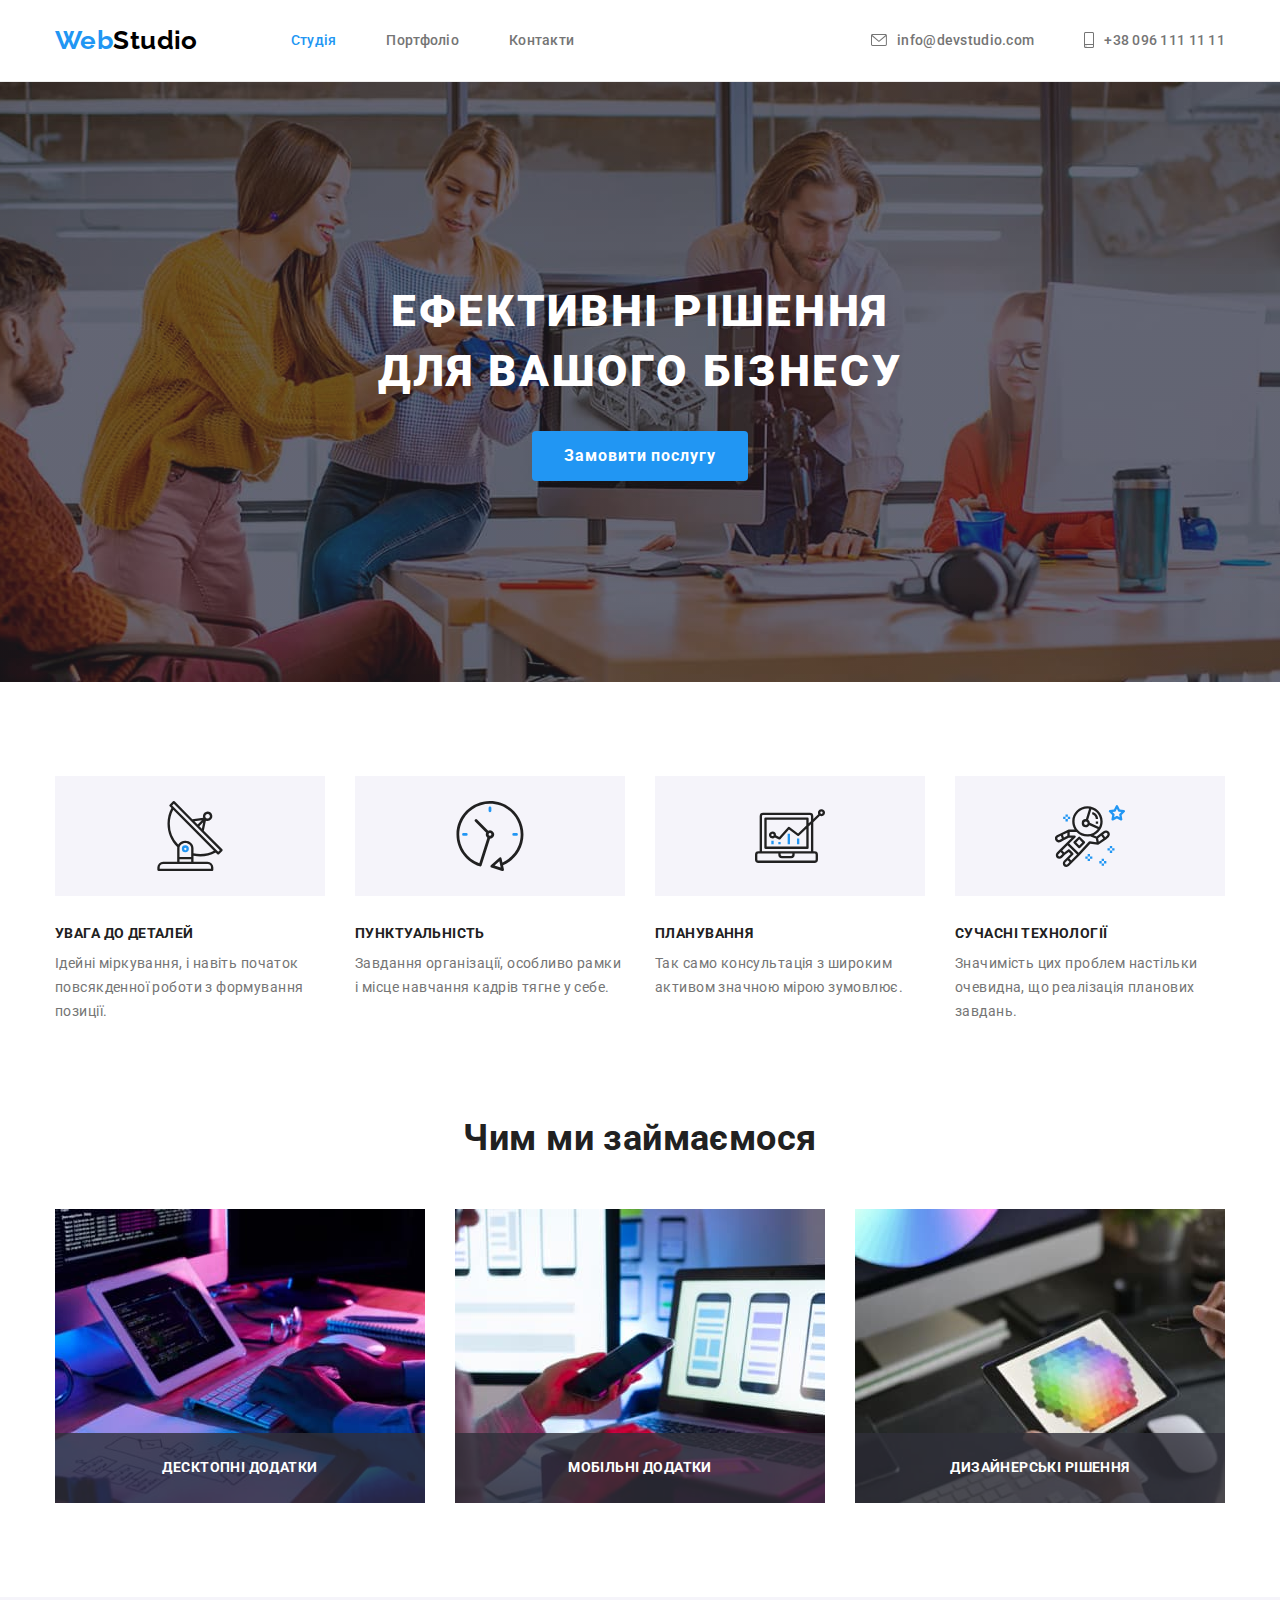
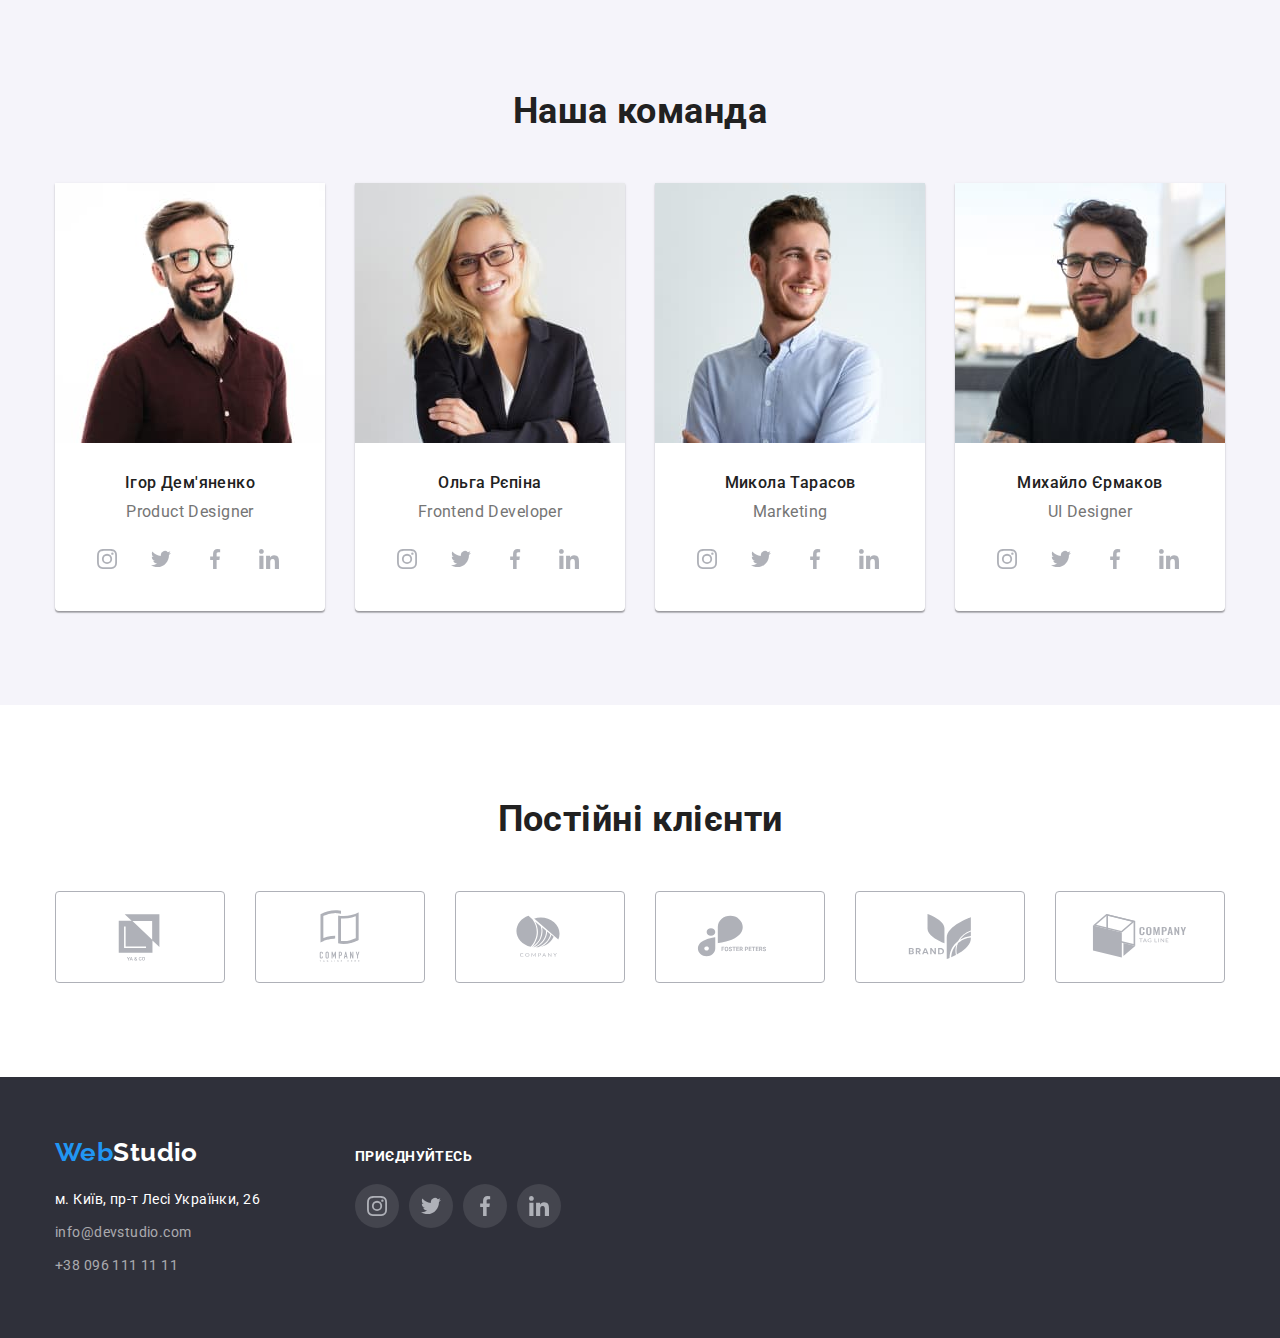
==== index.html @ 28e197c4 "about" ====
<!DOCTYPE html>
<html lang="uk">
  <head>
    <meta charset="UTF-8" >
    <meta http-equiv="X-UA-Compatible" content="IE=edge" >
    <meta name="viewport" content="width=device-width, initial-scale=1.0" >
    <link
      href="https://fonts.googleapis.com/css2?family=Raleway:wght@700&family=Roboto:wght@400;500;700;900&display=swap"
      rel="stylesheet"
    >
    <title>Document</title>
    <link
      rel="stylesheet"
      href="https://cdnjs.cloudflare.com/ajax/libs/modern-normalize/1.1.0/modern-normalize.min.css"
    >
    <link rel="stylesheet" href="./style/style.css" >
  </head>

  <body>
    <header class="head">
      <div class="head-nav container">
        <nav class="navigation">
          <a href="" class="logo"
            ><span class="logo-first">Web</span
            ><span class="logo-second">Studio</span></a>
          <ul class="nav-list">
            <li class="list">
              <a class="nav-link link current" href="./studio.html">Студія</a>
            </li>
            <li class="list">
              <a class="nav-link link" href="./portfolio.html">Портфоліо</a>
            </li>
            <li class="list"><a class="nav-link link" href="">Контакти</a></li>
          </ul>
        </nav>
        <ul class="nav-contacts">
          <li class="list">
            <a class="link icon-link" href="mailto:info@devstudio.com">
              <svg class="icon" width="16" height="12">
                <use href="./image/symbol-defs.svg#icon-envelope"></use>
              </svg>

              <span>info@devstudio.com</span></a>
          </li>

          <li class="list">
            <a class="link icon-link" href="tel:380961111111">
              <svg class="icon icon-smartphone" width="10" height="16">
                <use href="./image/symbol-defs.svg#icon-smartphone"></use>
              </svg>
              <span>+38 096 111 11 11</span></a>
          </li>
        </ul>
      </div>
    </header>

    <main>
      <section class="hero">
        <h1 class="hero-title">Ефективні рішення для вашого бізнесу</h1>
        <button class="button" type="button">Замовити послугу</button>
      </section>

      <section class="features section">
        <div class="container">
          <h2 class="visually-hidden">Наші особливості</h2>

          <ul class="features-list">
            <li class="features-group">
              <div class="icon-wrapper">
              <svg class="icon-features">
                <use href="./image/symbol-defs.svg#icon-antenna"></use>
              </svg></div>
              <h3 class="title">УВАГА ДО ДЕТАЛЕЙ</h3>
              <p class="text">
                Ідейні міркування, і навіть початок повсякденної роботи з
                формування позиції.
              </p>
            </li>

            <li class="features-group">
              <div class="icon-wrapper">
              <svg class="icon-features">
                <use href="./image/symbol-defs.svg#icon-clock"></use>
              </svg></div>
              <h3 class="title">ПУНКТУАЛЬНІСТЬ</h3>
              <p class="text">
                Завдання організації, особливо рамки і місце навчання кадрів
                тягне у себе.
              </p>
            </li>

            <li class="features-group">
              <div class="icon-wrapper">
              <svg class="icon-features">
                <use href="./image/symbol-defs.svg#icon-diagram"></use>
              </svg></div>
              <h3 class="title">ПЛАНУВАННЯ</h3>
              <p class="text">
                Так само консультація з широким активом значною мірою зумовлює.
              </p>
            </li>

            <li class="features-group">
              <div class="icon-wrapper">
              <svg class="icon-features">
                <use href="./image/symbol-defs.svg#icon-astronaut"></use>
              </svg></div>
              <h3 class="title">СУЧАСНІ ТЕХНОЛОГІЇ</h3>
              <p class="text">
                Значимість цих проблем настільки очевидна, що реалізація
                планових завдань.
              </p>
            </li>
          </ul>
        </div>
      </section>

      <section class="about section">
        <div class="container">
          <h2 class="title">Чим ми займаємося</h2>
          <ul class="about-list">
            <li class="about-group">
              <img
                src="./image/box-1.jpg"
                alt="Програміст друкує код"
                width="370">
              <p class="about-label">Десктопні додатки</p>
            </li>
            <li class="about-group">
              <img
                src="./image/box-2.jpg"
                alt="Дизайнер розробляє інтерфейс"
                width="370">
                <p class="about-label">Мобільні додатки</p>
            </li>
            <li class="about-group">
              <img
                src="./image/box-3.jpg"
                alt="Дизайнер підберає палітру"
                width="370">
                <p class="about-label">Дизайнерські рішення</p>
            </li>
          </ul>
        </div>
      </section>

      <section class="team section">
        <div class="container">
          <h2 class="title">Наша команда</h2>

          <ul class="team-list">
            <li class="team-member">
              <img src="./image/img-1.jpg" alt="Ігор Дем'яненко" width="270">
              <div class="team-content">
                <h3 class="name">Ігор Дем'яненко</h3>
                <p class="position">Product Designer</p>
                <ul class="icons-group">
                  <li>
                    <a class="social" href="" target="_blank" rel="nofollow noopener noreferrer" aria-label="instagram">
                      <svg class="social-icon" width="20" height="20">
                        <use href="./image/symbol-defs.svg#icon-instagram"></use>
                      </svg>
                    </a></li>
                    <li>
                    <a class="social" href="" target="_blank" rel="nofollow noopener noreferrer" aria-label="twitter">
                      <svg class="social-icon" width="20" height="20">
                        <use href="./image/symbol-defs.svg#icon-twitter"></use>
                      </svg>
                    </a></li>
                    <li>
                    <a class="social" href="" target="_blank" rel="nofollow noopener noreferrer" aria-label="facebook">
                      <svg class="social-icon" width="20" height="20">
                        <use href="./image/symbol-defs.svg#icon-facebook"></use>
                      </svg>
                    </a></li>
                    <li>
                    <a class="social" href="" target="_blank" rel="nofollow noopener noreferrer" aria-label="linkedin">
                      <svg class="social-icon" width="20" height="20">
                        <use href="./image/symbol-defs.svg#icon-linkedin"></use>
                      </svg>
                    </a></li>
                </ul>
              </div>
              
            </li>

            <li class="team-member">
              <img src="./image/img-2.jpg" alt="Ольга Рєпіна" width="270">
              <div class="team-content">
                <h3 class="name">Ольга Рєпіна</h3>
                <p class="position">Frontend Developer</p>
                <ul class="icons-group">
                  <li>
                    <a class="social" href="" target="_blank" rel="nofollow noopener noreferrer" aria-label="instagram">
                      <svg class="social-icon" width="20" height="20">
                        <use href="./image/symbol-defs.svg#icon-instagram"></use>
                      </svg>
                    </a></li>
                    <li>
                    <a class="social" href="" target="_blank" rel="nofollow noopener noreferrer" aria-label="twitter">
                      <svg class="social-icon" width="20" height="20">
                        <use href="./image/symbol-defs.svg#icon-twitter"></use>
                      </svg>
                    </a></li>
                    <li>
                    <a class="social" href="" target="_blank" rel="nofollow noopener noreferrer" aria-label="facebook">
                      <svg class="social-icon" width="20" height="20">
                        <use href="./image/symbol-defs.svg#icon-facebook"></use>
                      </svg>
                    </a></li>
                    <li>
                    <a class="social" href="" target="_blank" rel="nofollow noopener noreferrer" aria-label="linkedin">
                      <svg class="social-icon" width="20" height="20">
                        <use href="./image/symbol-defs.svg#icon-linkedin"></use>
                      </svg>
                    </a></li>
                </ul>
              </div>
              
            </li>

            <li class="team-member">
              <img src="./image/img-3.jpg" alt="Микола Тарасов" width="270">
              <div class="team-content">
                <h3 class="name">Микола Тарасов</h3>
                <p class="position">Marketing</p>
                <ul class="icons-group">
                  <li>
                    <a class="social" href="" target="_blank" rel="nofollow noopener noreferrer" aria-label="instagram">
                      <svg class="social-icon" width="20" height="20">
                        <use href="./image/symbol-defs.svg#icon-instagram"></use>
                      </svg>
                    </a></li>
                    <li>
                    <a class="social" href="" target="_blank" rel="nofollow noopener noreferrer" aria-label="twitter">
                      <svg class="social-icon" width="20" height="20">
                        <use href="./image/symbol-defs.svg#icon-twitter"></use>
                      </svg>
                    </a></li>
                    <li>
                    <a class="social" href="" target="_blank" rel="nofollow noopener noreferrer" aria-label="facebook">
                      <svg class="social-icon" width="20" height="20">
                        <use href="./image/symbol-defs.svg#icon-facebook"></use>
                      </svg>
                    </a></li>
                    <li>
                    <a class="social" href="" target="_blank" rel="nofollow noopener noreferrer" aria-label="linkedin">
                      <svg class="social-icon" width="20" height="20">
                        <use href="./image/symbol-defs.svg#icon-linkedin"></use>
                      </svg>
                    </a></li>
                </ul>
              </div>
              
            </li>

            <li class="team-member">
              <img src="./image/img-4.jpg" alt="Михайло Єрмаков" width="270">
              <div class="team-content">
                <h3 class="name">Михайло Єрмаков</h3>
                <p class="position">UI Designer</p>
                <ul class="icons-group">
                  <li>
                    <a class="social" href="" target="_blank" rel="nofollow noopener noreferrer" aria-label="instagram">
                      <svg class="social-icon" width="20" height="20">
                        <use href="./image/symbol-defs.svg#icon-instagram"></use>
                      </svg>
                    </a></li>
                    <li>
                    <a class="social" href="" target="_blank" rel="nofollow noopener noreferrer" aria-label="twitter">
                      <svg class="social-icon" width="20" height="20">
                        <use href="./image/symbol-defs.svg#icon-twitter"></use>
                      </svg>
                    </a></li>
                    <li>
                    <a class="social" href="" target="_blank" rel="nofollow noopener noreferrer" aria-label="facebook">
                      <svg class="social-icon" width="20" height="20">
                        <use href="./image/symbol-defs.svg#icon-facebook"></use>
                      </svg>
                    </a></li>
                    <li>
                    <a class="social" href="" target="_blank" rel="nofollow noopener noreferrer" aria-label="linkedin">
                      <svg class="social-icon" width="20" height="20">
                        <use href="./image/symbol-defs.svg#icon-linkedin"></use>
                      </svg>
                    </a></li>  
                </ul>
              </div>
              
            </li>
          </ul>
        </div>
      </section>

      <section class="clients section">
        <h2 class="title">Постійні клієнти</h2>
        <div class="container">
          <ul class="logo-list">
            <li class="logo-wrapper">
              <a class="client-wrapper" href="">
                <svg class="client" width="106" height="60">
                  <use href="./image/symbol-defs.svg#icon-Logo1"></use>
                </svg>
              </a>
            </li>
            <li class="logo-wrapper">
              <a class="client-wrapper" href="">
                <svg class="client" width="106" height="60">
                  <use href="./image/symbol-defs.svg#icon-Logo2"></use>
                </svg>
              </a>
            </li>
            <li class="logo-wrapper">
              <a class="client-wrapper" href="">
                <svg class="client" width="106" height="60">
                  <use href="./image/symbol-defs.svg#icon-Logo3"></use>
                </svg>
              </a>
            </li>
            <li class="logo-wrapper">
              <a class="client-wrapper" href="">
                <svg class="client" width="106" height="60">
                  <use href="./image/symbol-defs.svg#icon-Logo4"></use>
                </svg>
              </a>
            </li>
            <li class="logo-wrapper">
              <a class="client-wrapper" href="">
                <svg class="client" width="106" height="60">
                  <use href="./image/symbol-defs.svg#icon-Logo5"></use>
                </svg>
              </a>
            </li>
            <li class="logo-wrapper">
              <a class="client-wrapper" href="">
                <svg class="client" width="106" height="60">
                  <use href="./image/symbol-defs.svg#icon-Logo6"></use>
                </svg>
              </a>
            </li>
          </ul>
        </div>
      </section>
    </main>

    <footer class="footer">
      <div class="container footer-items">
        <div class="footer-width">
          <a href="" class="logo logo-footer"
            ><span class="logo-first">Web</span
            ><span class="logo-second">Studio</span></a>

          <address class="address">
            <ul class="list-address">
              <li class="item-address">
                <a
                  class="link address"
                  href="https://goo.gl/maps/Pagps6kGKoPbUCYeA"
                  >м. Київ, пр-т Лесі Українки, 26</a>
              </li>
              <li class="item-contact">
                <a class="link" href="mailto:info@devstudio.com"
                  >info@devstudio.com</a>
              </li>
              <li class="item-contact">
                <a class="link" href="tel:380961111111">+38 096 111 11 11</a>
              </li>
            </ul>
          </address>
        </div>

        <div class="footer-width">
          <p class="title-icon">приєднуйтесь</p>
          <ul class="footer-icons-group">
            <li><a class="social" href="">
              <svg class="social-icon" width="20" height="20">
                <use href="./image/symbol-defs.svg#icon-instagram"></use>
              </svg>
            </a></li>
            <li><a class="social" href="">
              <svg class="social-icon" width="20" height="20">
                <use href="./image/symbol-defs.svg#icon-twitter"></use>
              </svg>
            </a></li>
            <li><a class="social" href="">
              <svg class="social-icon" width="20" height="20">
                <use href="./image/symbol-defs.svg#icon-facebook"></use>
              </svg>
            </a></li>
            <li><a class="social" href="">
              <svg class="social-icon" width="20" height="20">
                <use href="./image/symbol-defs.svg#icon-linkedin"></use>
              </svg>
            </a></li>
          </ul>   
        </div>
      </div>
    </footer>
  </body>
</html>
---- style/style.css ----
:root {
  --primary-text-color: #757575;
  --titly-text-color: #212121;
  --accent-color: #2196f3;
  --active-button: #188CE8;
  --whity-color: #ffffff;
  --background-color: #f5f4fa;
  --background-dark: #2f303a;
  --black: #000000;
  --icon-color: #AFB1B8;
}

/* general */

body {
  color: var(--primary-text-color);
  font-family: Roboto, sans-serif;
  font-size: 14px;
  letter-spacing: 0.03em;
  background-color: var(--whity-color);
}

.container {
  width: 1200px;
  margin-left: auto;
  margin-right: auto;
  padding-left: 15px;
  padding-right: 15px;
}

h2,
h3,
p,
ul {
    margin-top: 0;
    margin-bottom: 0px;
}

ul {
  padding-left: 0;
}

img {
  display: block;
}

li {
  list-style: none;
}

.section {
  padding-top: 94px;
  padding-bottom: 94px;
}

h2.title {
  color: var(--titly-text-color);
  font-weight: 700;
  font-size: 36px;
  line-height: 1.16;
  margin-bottom: 50px;
  text-align: center;
}

/* Header */


.logo {
  padding-top: 24px;
  padding-bottom: 24px;

  font-family: Raleway, sans-serif;
  font-weight: 700;
  font-size: 26px;
  line-height: 1.2;
  text-align: left;

  text-decoration: none;
}

.logo .logo-first {
  color: var(--accent-color);
}

.logo .logo-second {
  color: var(--black);
}

.head-nav li {
  list-style: none;
}

.head-nav {
  display: flex;
  align-items: center;
}

.head-nav .link {
  display: block;
  padding-top: 32px;
  padding-bottom: 32px;

  font-weight: 500;
  font-size: 14px;
  line-height: 1.2;
  text-align: center;
  letter-spacing: 0.02em;
  text-decoration: none;
  color: var(--primary-text-color);
}

.head-nav .link:hover,
.head-nav .link:focus {
  color: var(--accent-color);
}

.navigation .current {
  color: var(--accent-color);
}

.head {
  border-bottom: 1px #ececec solid;
}

.navigation {
  display: flex;
  align-items: center;
}

.nav-list {
  display: flex;
}

.nav-list .list:not(:first-child) {
  margin-left: 50px;
}

.nav-list .list:first-child {
  margin-left: 93px;
}

.nav-contacts {
  display: flex;
  margin-left: auto;
}

.nav-contacts .list:not(:first-child) {
  margin-left: 50px;
}

.link.icon-link {
   display: flex;
   align-items: center;  
}

.icon {
  display: block;
 
  fill: currentColor;
  margin-right: 10px;
}



/* Hero */

.hero {
  max-width: 100%;
  height: 600px;
  margin-left: auto;
  margin-right: auto;
  padding-top: 200px;
  padding-bottom: 200px;

  background-image: linear-gradient(180deg, rgba(47, 48, 58, 0.4) 0%, rgba(47, 48, 58, 0.4) 100%), url(../image/hero.jpg);
  background-repeat: no-repeat;
  background-size: cover;
  background-position: center;

  text-align: center;
  background-color: var(--background-dark);
}

.hero-title {
  margin-top: 0;
  margin-bottom: 30px;
  margin-left: auto;
  margin-right: auto;
  width: 696px;

  font-weight: 900;
  font-size: 44px;
  line-height: 1.36;
  letter-spacing: 0.06em;

  text-transform: uppercase;
  color: var(--whity-color);
}

.button {
  cursor: pointer;
  color: var(--whity-color);
  background-color: var(--accent-color);
  font-family: inherit;
  font-weight: 700;
  font-size: 16px;
  line-height: 1.88;
  letter-spacing: 0.06em;
  
  display: flex;
  align-items: center;
  justify-content: center;
  margin-left: auto;
  margin-right: auto;
  width: 216px;
  height: 50px;
  border-radius: 4px;
  border: none;
}

.button:active, 
.button:hover,
 .button:focus{
  background-color: var(--active-button);
  box-shadow: 0px 4px 4px rgba(0, 0, 0, 0.15);
}

/* Features */

.visually-hidden {
  position: absolute;
  width: 1px;
  height: 1px;
  margin: -1px;
  border: 0;
  padding: 0;

  white-space: nowrap;
  clip-path: inset(100%);
  clip: rect(0 0 0 0);
  overflow: hidden;
}

.features-list {
  display: flex;
  gap: 30px;
}

.features-group {
  flex-basis: calc((100% - 90px)/4);
}

.icon-wrapper {
  display: flex;
  background-color: #F5F4FA;
  height: 120px;
  width: 100%;
  margin-bottom: 30px;
  align-items: center;
  justify-content: center;
}

.icon-features {
  width: 70px;
  height: 70px;
}

.features-list {
  list-style: none;
}

.features-list .title {
  margin-top: 0;
  margin-bottom: 10px;

  font-weight: 700;
  line-height: 1.14;
  text-align: left;
  font-size: 14px;

  color: var(--titly-text-color);
}

.features-list .text {
  line-height: 1.71;
  text-align: left;
}

/* About */

.about.section {
  padding-top: 0;
}
.about-title {
  margin-bottom: 50px;
  text-align: center;
}

.about-list {
  display: flex;
  gap: 30px;
  list-style: none;
}

.about-group {
  position: relative;
  flex-basis: calc((100% - 60px)/3);
}

.about-label {
  position: absolute;
  bottom: 0;
  left: 0;
  height: 70px;
  width: 100%;
  
  padding-top: 27px;
  padding-bottom: 27px;

  font-weight: 700;
  font-size: 14px;
  line-height: 1.14;
  text-align: center;
  letter-spacing: 0.03em;
  text-transform: uppercase;
  color: var(--whity-color);
  background-color: rgba(47, 48, 58, 0.8);;
}

/* Team */

.team {
  text-align: center;
  background-color: var(--background-color);
}

.team-list {
  display: flex;
  gap: 30px;

  list-style: none;
}

.team-member {
  flex-basis: calc((100% - 90px)/4);

  border-radius: 0px 0px 4px 4px;
  box-shadow: 0px 1px 3px rgba(0, 0, 0, 0.12), 0px 1px 1px rgba(0, 0, 0, 0.14), 0px 2px 1px rgba(0, 0, 0, 0.2);
  background-color: var(--whity-color);
}

.team-content {
  padding-top: 30px;
  padding-bottom: 30px;
  padding-right: 30px;
  padding-left: 30px;
}

.team-list .name {
  margin-bottom: 10px;

  color: var(--titly-text-color);

  font-weight: 500;
  font-size: 16px;
  line-height: 1.19;
  text-align: center;
}

.team-list .position {
  font-size: 16px;
  line-height: 1.19;
  margin-bottom: 16px;
}

.icons-group {
  display: flex;
  gap: 10px; 
  list-style: none;
}

.social {
  display: flex;
  align-items: center;
  justify-content: center;
  width: 44px;
  height: 44px;
  color: var(--icon-color);
  
  border-radius: 55px;
  background-color: var(--whity-color);
  
}
    
.social:hover {
  background-color: var(--accent-color);
  color: var(--whity-color);
}

.social-icon {
  fill: currentColor;
}



/* clients */

.logo-list {
  display: flex;
  gap: 30px;
  list-style: none;
}

.logo-wrapper {
  flex-basis: calc((100% - 150px)/6);
}

.client-wrapper {
  height: 92px;
  width: 100%;

  display: flex;
  justify-content: center;
  align-items: center;
  color: var(--icon-color);
  
  border: 1px solid var(--icon-color);
  border-radius: 4px; 
  
}

.client-wrapper:hover,
.client-wrapper:focus {
    border: 1px solid var(--accent-color);
    color: var(--accent-color);
} 

.client {
  width: 106px;
  height: 60px; 
  fill: currentColor;
}


/* Footer */

.footer {
  padding-top: 60px;
  padding-bottom: 60px;
  background-color: var(--background-dark);
}



.address li {
  list-style: none;
}

.footer .logo-second {
  color: var(--whity-color);
}

.footer .link:hover,
.footer .link:focus {
  color: var(--accent-color);
}

.footer .logo.logo-footer {
  display: block;
  margin-bottom: 20px;
  padding: 0;
}

.footer .link {
  display: inline-block;
  line-height: 1.71;
  text-align: left;
  font-style: normal;
  text-decoration: none;
  color: rgba(255, 255, 255, 0.6);
}

.footer .address {
  color: var(--whity-color);
}


.list-address .item-contact {
  margin-top: 9px;
}

.footer-items {
  display: flex;
  gap: 30px;
  align-items: baseline;
}

.footer .footer-width {
  flex-basis: calc((100% - 90px)/4);
}

.footer .title-icon {
  margin-bottom: 20px;

  font-weight: 700;
  font-size: 14px;
  line-height: 16px;
  letter-spacing: 0.03em;
  text-transform: uppercase;
  
  color: var(--whity-color);
}

.footer-icons-group {
  display: flex;
  gap: 10px;
  list-style: none;
}

.footer-icons-group .social {
  fill: var(--whity-color);
  background-color: rgba(255, 255, 255, 0.1);
}

.footer-icons-group .social:hover {
  background-color: var(--accent-color)
}

/* Portfolio */

.button-list li {
  list-style: none;
}

.button-list {
  display: flex;
  justify-content: center;
  margin-bottom: 50px;
}

.button-list .list:not(:last-child) {
  margin-right: 8px;
}

.portfolio .radio-button {
  padding: 6px 22px 6px 22px;
  border-radius: 4px;
  border: none;

  cursor: pointer;
  font-family: inherit;
  font-size: 16px;
  font-weight: 500;
  line-height: 1.62;
  text-align: center;
  letter-spacing: 0.03em;
  color: var(--titly-text-color);
  background-color: var(--background-color);
}

.portfolio .radio-button:active,
.portfolio .radio-button:hover,
.portfolio .radio-button:focus {
  background-color: var(--accent-color);
  color: var(--whity-color);
  box-shadow: 0px 3px 1px rgba(0, 0, 0, 0.1), 0px 1px 2px rgba(0, 0, 0, 0.08), 0px 2px 2px rgba(0, 0, 0, 0.12);
    border-radius: 4px;
}

.portfolio-list {
  display: flex;
  flex-wrap: wrap;
  gap: 30px;
  
  list-style: none;
}

.card-group {
  flex-basis: calc((100% - 60px)/3);
  
}

.work-link.link:hover {
  display: block;
  box-shadow: 0px 1px 1px rgba(0, 0, 0, 0.12), 0px 4px 4px rgba(0, 0, 0, 0.06), 1px 4px 6px rgba(0, 0, 0, 0.16);
}

.content-group {
  border-left: 1px solid #eeeeee;
  border-bottom: 1px solid #eeeeee;
  border-right: 1px solid #eeeeee;
  padding: 20px 24px;
}

.work-link {
  text-decoration: none;
}

.portfolio-list .work-title {
  font-size: 18px;
  font-weight: 700;
  line-height: 2;
  letter-spacing: 0.06em;
  color: var(--titly-text-color);
}

.work-text {
  font-size: 16px;
  line-height: 1.87;
  letter-spacing: 0.03em;
  color: var(--primary-text-color);
}
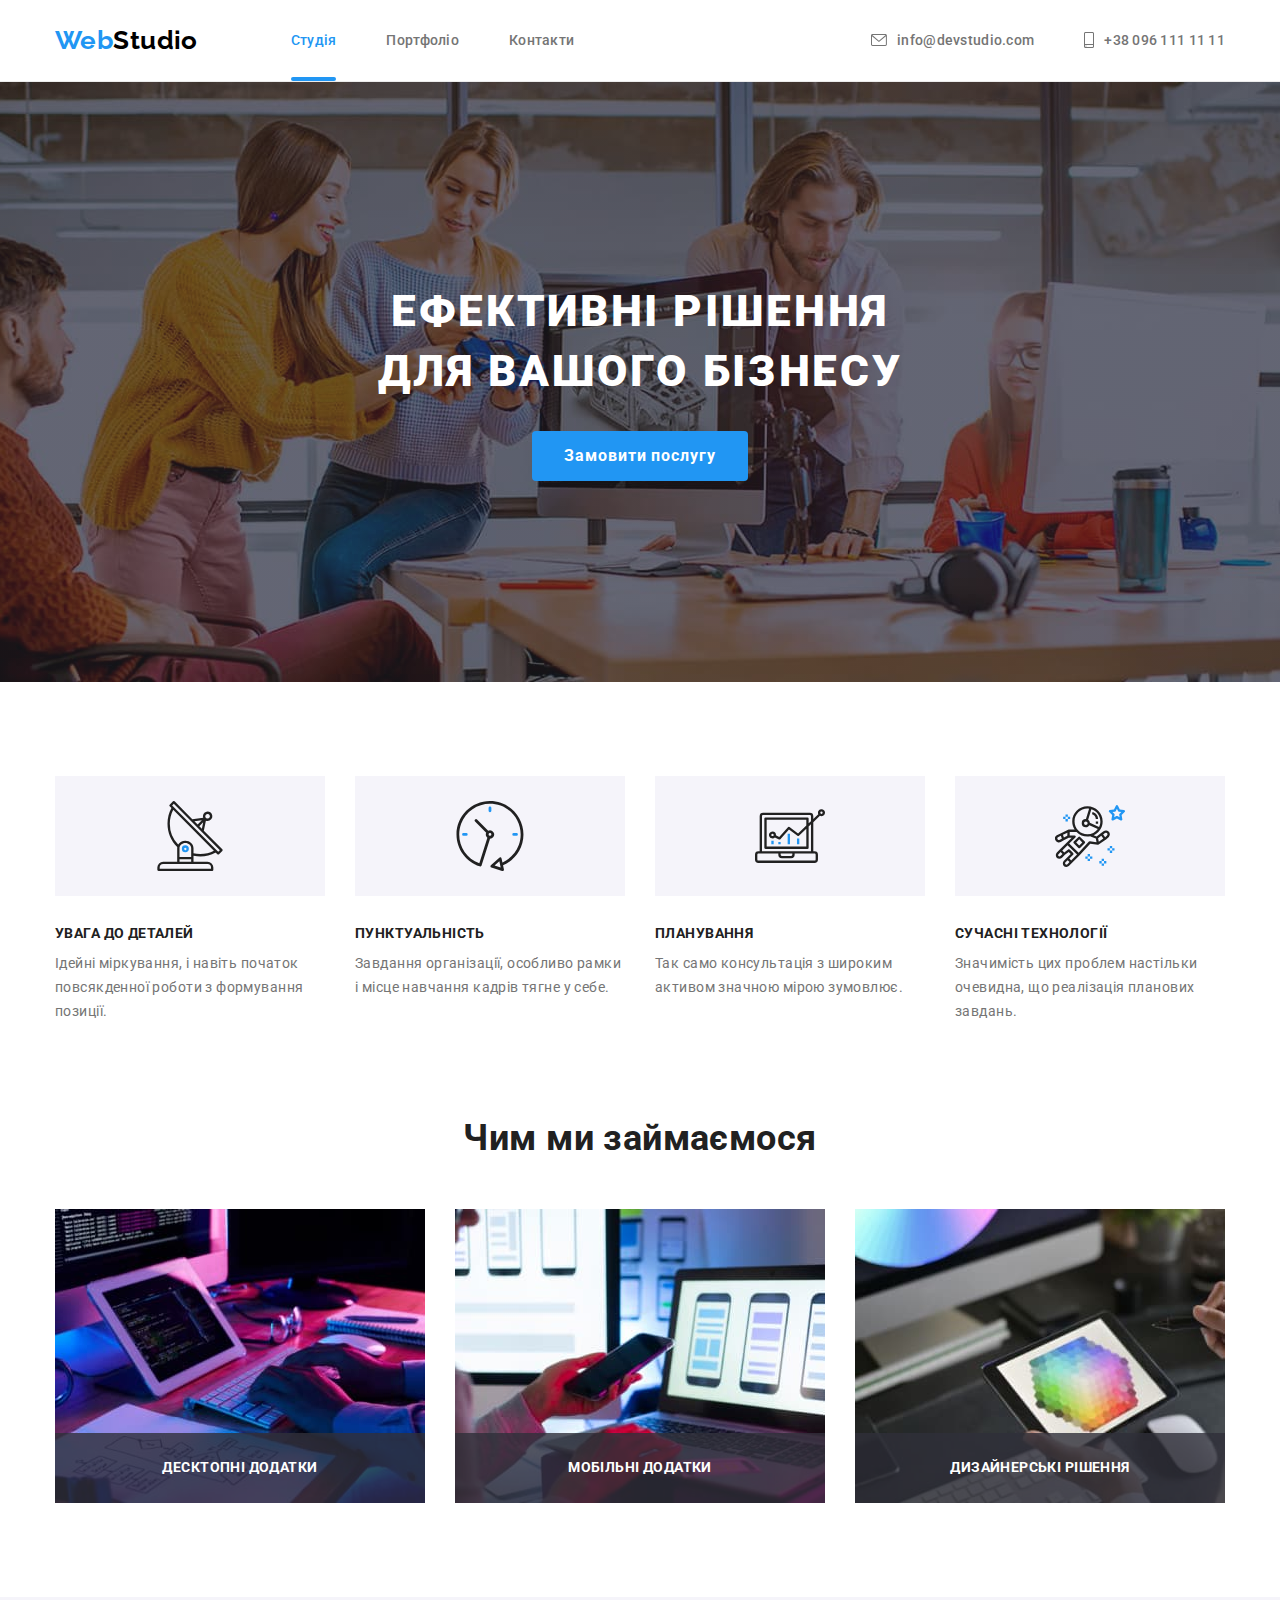
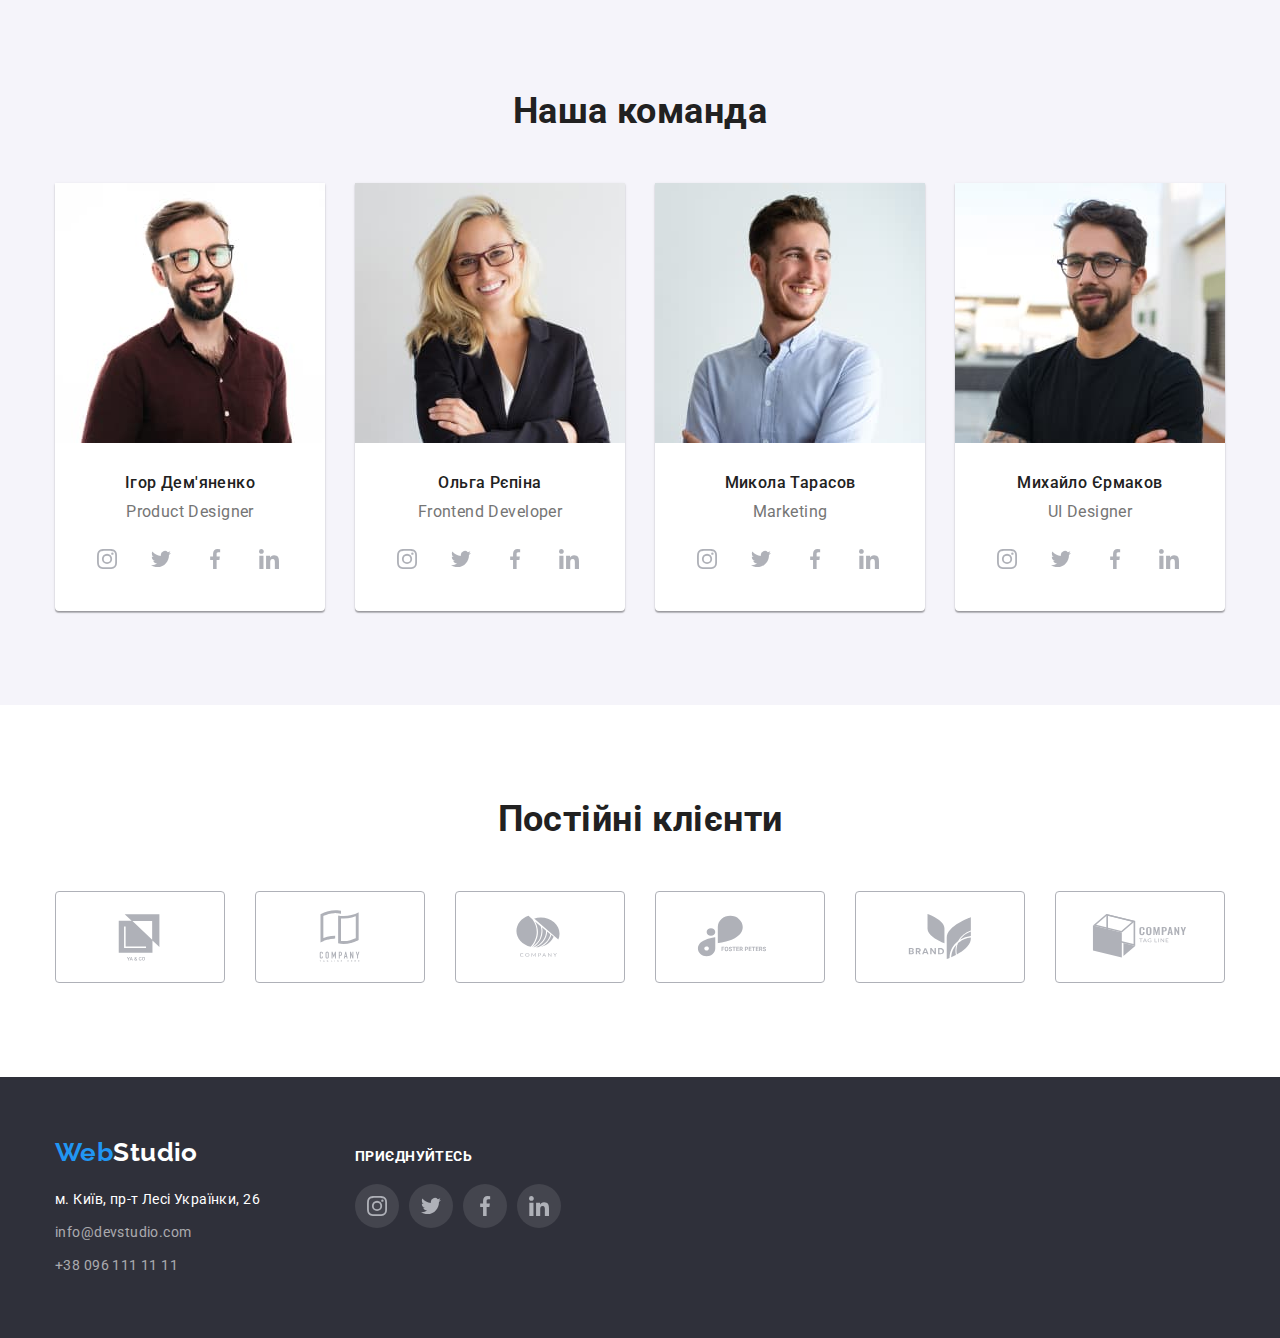
==== commit c6d0baae: "position" ====
--- a/index.html
+++ b/index.html
@@ -120,25 +120,28 @@
           <h2 class="title">Чим ми займаємося</h2>
           <ul class="about-list">
             <li class="about-group">
-              <img
+              <img class="img"
                 src="./image/box-1.jpg"
                 alt="Програміст друкує код"
                 width="370">
-              <p class="about-label">Десктопні додатки</p>
+                <div class="label-wrapper">
+              <p class="about-label">Десктопні додатки</p></div>
             </li>
             <li class="about-group">
               <img
                 src="./image/box-2.jpg"
                 alt="Дизайнер розробляє інтерфейс"
                 width="370">
-                <p class="about-label">Мобільні додатки</p>
+                <div class="label-wrapper">
+                <p class="about-label">Мобільні додатки</p></div>
             </li>
             <li class="about-group">
               <img
                 src="./image/box-3.jpg"
                 alt="Дизайнер підберає палітру"
                 width="370">
-                <p class="about-label">Дизайнерські рішення</p>
+                <div class="label-wrapper">
+                <p class="about-label">Дизайнерські рішення</p></div>
             </li>
           </ul>
         </div>
--- a/style/style.css
+++ b/style/style.css
@@ -118,6 +118,23 @@
   color: var(--accent-color);
 }
 
+.nav-list .list {
+  position: relative;
+}
+
+.nav-link.link.current::after {
+  content: "";
+  position: absolute;
+  bottom: 0;
+  left: 0;
+  width: 100%;
+  height: 4px;
+  
+  display: block;
+  border-radius: 2px;
+  background-color: var(--accent-color);
+}
+
 .head {
   border-bottom: 1px #ececec solid;
 }
@@ -159,8 +176,6 @@
   fill: currentColor;
   margin-right: 10px;
 }
-
-
 
 /* Hero */
 
@@ -291,6 +306,7 @@
 .about.section {
   padding-top: 0;
 }
+
 .about-title {
   margin-bottom: 50px;
   text-align: center;
@@ -303,20 +319,24 @@
 }
 
 .about-group {
+  display: flex;
   position: relative;
   flex-basis: calc((100% - 60px)/3);
 }
 
+.label-wrapper {
+   position: absolute;
+    bottom: 0;
+    left: 0;
+    height: 70px;
+    width: 100%;
+    display: flex;
+    align-items: center;
+    justify-content: center;
+    background-color: rgba(47, 48, 58, 0.8);
+}
+
 .about-label {
-  position: absolute;
-  bottom: 0;
-  left: 0;
-  height: 70px;
-  width: 100%;
-  
-  padding-top: 27px;
-  padding-bottom: 27px;
-
   font-weight: 700;
   font-size: 14px;
   line-height: 1.14;
@@ -324,8 +344,8 @@
   letter-spacing: 0.03em;
   text-transform: uppercase;
   color: var(--whity-color);
-  background-color: rgba(47, 48, 58, 0.8);;
-}
+}
+
 
 /* Team */
 
